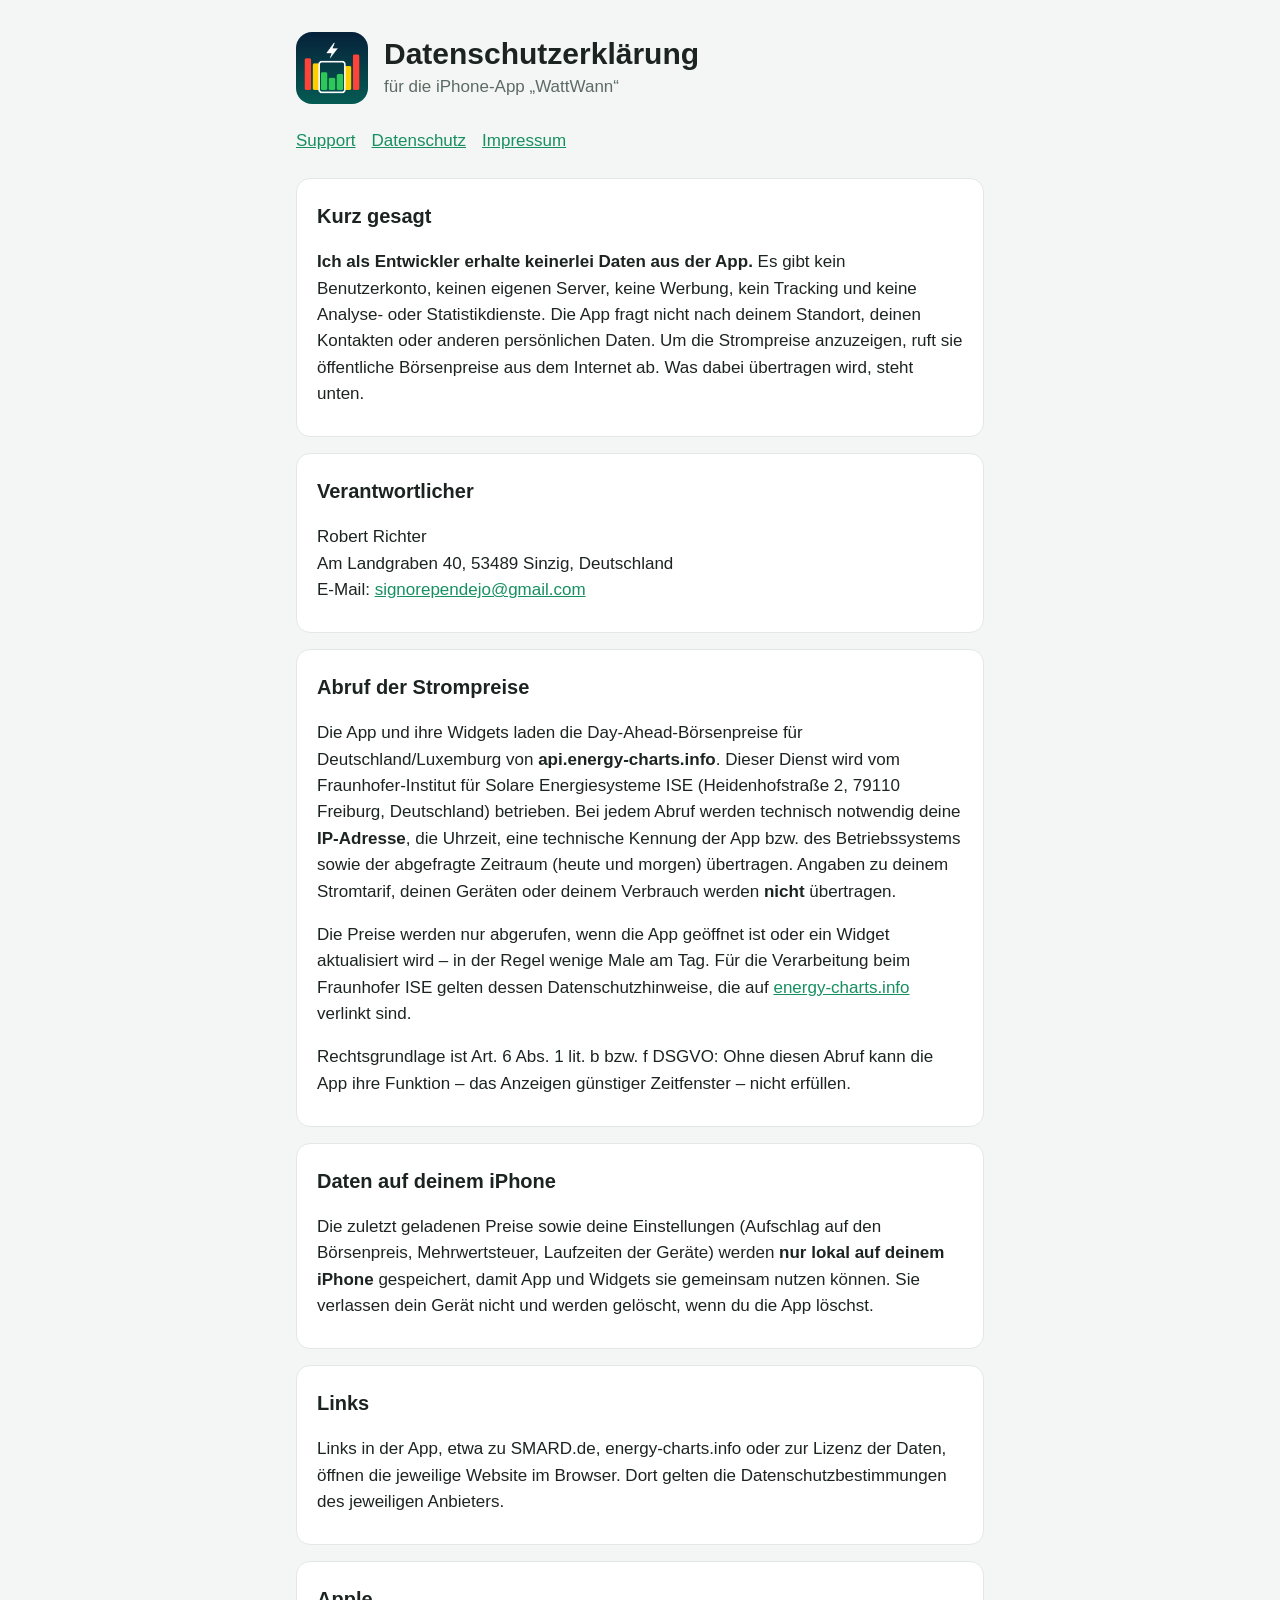
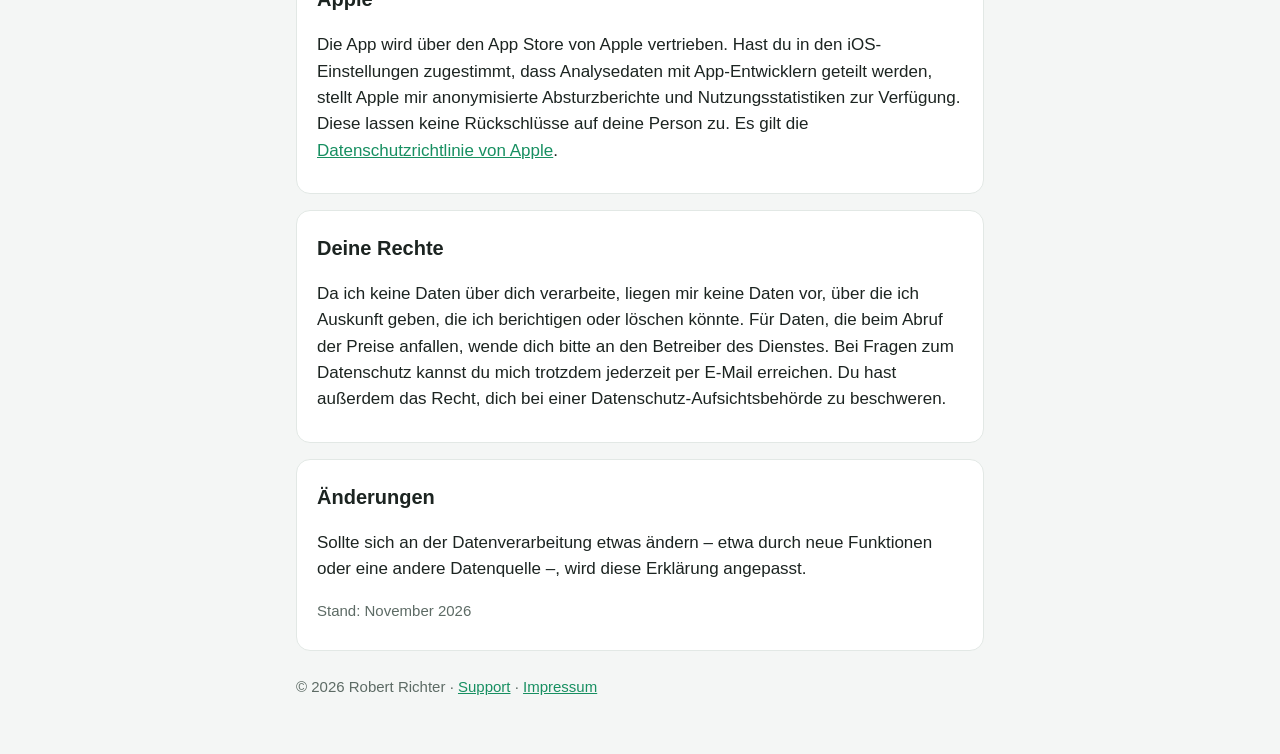
==== datenschutz.html @ cb1df8a3 "Support-, Datenschutz- und Impressumsseite für WattWann Co-Authored-By: Claude Opus 5.5 <noreply@ant" ====
<!doctype html>
<html lang="de">
<head>
  <meta charset="utf-8">
  <meta name="viewport" content="width=device-width, initial-scale=1">
  <title>WattWann – Datenschutz</title>
  <meta name="description" content="Datenschutzerklärung der iPhone-App „WattWann“.">
  <link rel="icon" href="icon.png">
  <link rel="stylesheet" href="style.css">
</head>
<body>
<main>
  <header>
    <img src="icon.png" alt="">
    <div>
      <h1>Datenschutzerklärung</h1>
      <p>für die iPhone-App „WattWann“</p>
    </div>
  </header>
  <nav>
    <a href="./">Support</a>
    <a href="datenschutz.html">Datenschutz</a>
    <a href="impressum.html">Impressum</a>
  </nav>

  <section>
    <h2>Kurz gesagt</h2>
    <p><strong>Ich als Entwickler erhalte keinerlei Daten aus der App.</strong> Es gibt kein Benutzerkonto, keinen eigenen Server,
      keine Werbung, kein Tracking und keine Analyse- oder Statistikdienste. Die App fragt nicht nach deinem Standort, deinen
      Kontakten oder anderen persönlichen Daten. Um die Strompreise anzuzeigen, ruft sie öffentliche Börsenpreise aus dem Internet
      ab. Was dabei übertragen wird, steht unten.</p>
  </section>

  <section>
    <h2>Verantwortlicher</h2>
    <p>Robert Richter<br>
      Am Landgraben 40, 53489 Sinzig, Deutschland<br>
      E-Mail: <a href="mailto:signorependejo@gmail.com">signorependejo@gmail.com</a></p>
  </section>

  <section>
    <h2>Abruf der Strompreise</h2>
    <p>Die App und ihre Widgets laden die Day-Ahead-Börsenpreise für Deutschland/Luxemburg von
      <strong>api.energy-charts.info</strong>. Dieser Dienst wird vom Fraunhofer-Institut für Solare Energiesysteme ISE
      (Heidenhofstraße 2, 79110 Freiburg, Deutschland) betrieben. Bei jedem Abruf werden technisch notwendig deine
      <strong>IP-Adresse</strong>, die Uhrzeit, eine technische Kennung der App bzw. des Betriebssystems sowie der abgefragte
      Zeitraum (heute und morgen) übertragen. Angaben zu deinem Stromtarif, deinen Geräten oder deinem Verbrauch werden
      <strong>nicht</strong> übertragen.</p>
    <p>Die Preise werden nur abgerufen, wenn die App geöffnet ist oder ein Widget aktualisiert wird – in der Regel wenige Male
      am Tag. Für die Verarbeitung beim Fraunhofer ISE gelten dessen Datenschutzhinweise, die auf
      <a href="https://www.energy-charts.info/">energy-charts.info</a> verlinkt sind.</p>
    <p>Rechtsgrundlage ist Art. 6 Abs. 1 lit. b bzw. f DSGVO: Ohne diesen Abruf kann die App ihre Funktion – das Anzeigen
      günstiger Zeitfenster – nicht erfüllen.</p>
  </section>

  <section>
    <h2>Daten auf deinem iPhone</h2>
    <p>Die zuletzt geladenen Preise sowie deine Einstellungen (Aufschlag auf den Börsenpreis, Mehrwertsteuer, Laufzeiten der
      Geräte) werden <strong>nur lokal auf deinem iPhone</strong> gespeichert, damit App und Widgets sie gemeinsam nutzen können.
      Sie verlassen dein Gerät nicht und werden gelöscht, wenn du die App löschst.</p>
  </section>

  <section>
    <h2>Links</h2>
    <p>Links in der App, etwa zu SMARD.de, energy-charts.info oder zur Lizenz der Daten, öffnen die jeweilige Website im Browser.
      Dort gelten die Datenschutzbestimmungen des jeweiligen Anbieters.</p>
  </section>

  <section>
    <h2>Apple</h2>
    <p>Die App wird über den App Store von Apple vertrieben. Hast du in den iOS-Einstellungen zugestimmt, dass Analysedaten mit
      App-Entwicklern geteilt werden, stellt Apple mir anonymisierte Absturzberichte und Nutzungsstatistiken zur Verfügung.
      Diese lassen keine Rückschlüsse auf deine Person zu. Es gilt die
      <a href="https://www.apple.com/de/legal/privacy/">Datenschutzrichtlinie von Apple</a>.</p>
  </section>

  <section>
    <h2>Deine Rechte</h2>
    <p>Da ich keine Daten über dich verarbeite, liegen mir keine Daten vor, über die ich Auskunft geben, die ich berichtigen oder
      löschen könnte. Für Daten, die beim Abruf der Preise anfallen, wende dich bitte an den Betreiber des Dienstes.
      Bei Fragen zum Datenschutz kannst du mich trotzdem jederzeit per E-Mail erreichen. Du hast außerdem das Recht,
      dich bei einer Datenschutz-Aufsichtsbehörde zu beschweren.</p>
  </section>

  <section>
    <h2>Änderungen</h2>
    <p>Sollte sich an der Datenverarbeitung etwas ändern – etwa durch neue Funktionen oder eine andere Datenquelle –, wird diese
      Erklärung angepasst.</p>
    <p class="muted">Stand: November 2026</p>
  </section>

  <footer>
    © 2026 Robert Richter · <a href="./">Support</a> · <a href="impressum.html">Impressum</a>
  </footer>
</main>
</body>
</html>
---- style.css ----
:root {
  --bg: #f4f6f5;
  --card: #ffffff;
  --text: #1c2421;
  --muted: #5d6b65;
  --accent: #178f61;
  --line: #e2e8e5;
}
@media (prefers-color-scheme: dark) {
  :root {
    --bg: #101513;
    --card: #19201d;
    --text: #e8eeeb;
    --muted: #9aaaa3;
    --accent: #40bd85;
    --line: #2a3430;
  }
}
* { box-sizing: border-box; }
body {
  margin: 0;
  background: var(--bg);
  color: var(--text);
  font: 17px/1.55 -apple-system, BlinkMacSystemFont, "Segoe UI", Roboto, sans-serif;
}
main { max-width: 720px; margin: 0 auto; padding: 32px 16px 56px; }
header { display: flex; align-items: center; gap: 16px; margin-bottom: 24px; }
header img { width: 72px; height: 72px; border-radius: 16px; }
header h1 { margin: 0; font-size: 30px; line-height: 1.2; }
header p { margin: 2px 0 0; color: var(--muted); }
nav { display: flex; gap: 16px; margin-bottom: 24px; flex-wrap: wrap; }
a { color: var(--accent); }
section {
  background: var(--card);
  border: 1px solid var(--line);
  border-radius: 14px;
  padding: 4px 20px 12px;
  margin-bottom: 16px;
}
h2 { font-size: 20px; margin: 18px 0 6px; }
h3 { font-size: 17px; margin: 16px 0 4px; }
ul { padding-left: 22px; }
.muted, footer { color: var(--muted); font-size: 15px; }
footer { margin-top: 24px; }
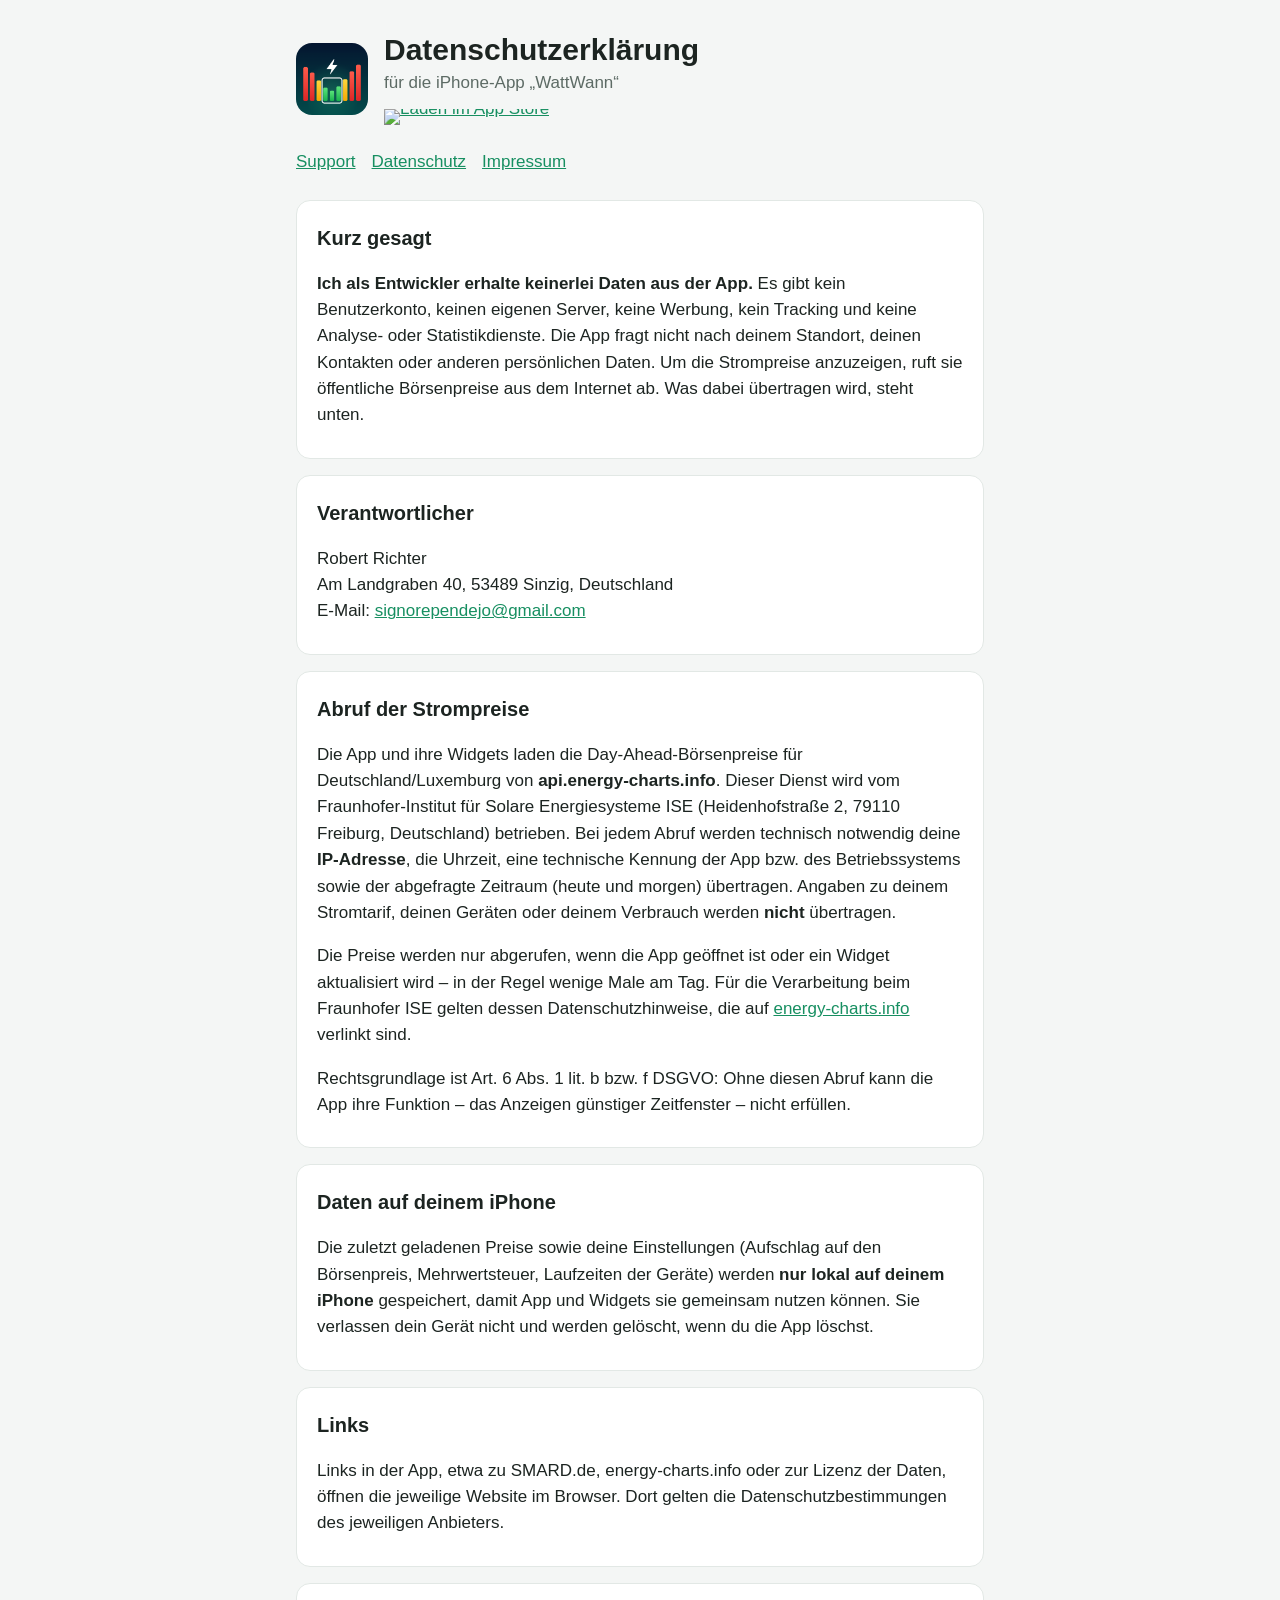
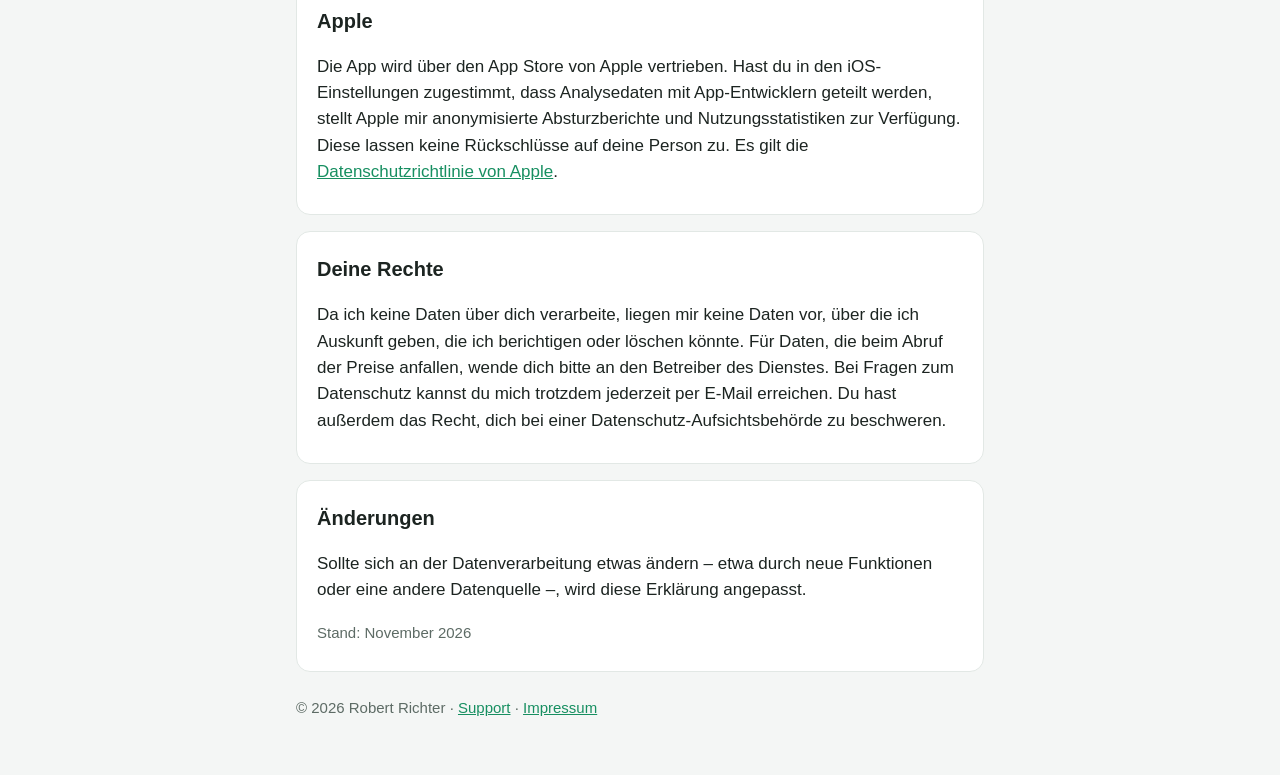
==== commit c7215157: "App-Store-Button in Datenschutz und Impressum, neues App-Icon Co-Authored-By: Claude Opus 5.5 <norep" ====
--- a/datenschutz.html
+++ b/datenschutz.html
@@ -15,6 +15,9 @@
     <div>
       <h1>Datenschutzerklärung</h1>
       <p>für die iPhone-App „WattWann“</p>
+      <a class="appstore" href="https://apps.apple.com/de/app/wattwann/id6833928562">
+        <img src="https://toolbox.marketingtools.apple.com/api/badges/download-on-the-app-store/black/de-de?size=250x83" alt="Laden im App Store" width="150" height="50">
+      </a>
     </div>
   </header>
   <nav>
--- a/style.css
+++ b/style.css
@@ -42,3 +42,5 @@
 ul { padding-left: 22px; }
 .muted, footer { color: var(--muted); font-size: 15px; }
 footer { margin-top: 24px; }
+.appstore { display: inline-block; margin-top: 10px; line-height: 0; }
+.appstore img { width: 150px; height: 50px; border-radius: 0; }
